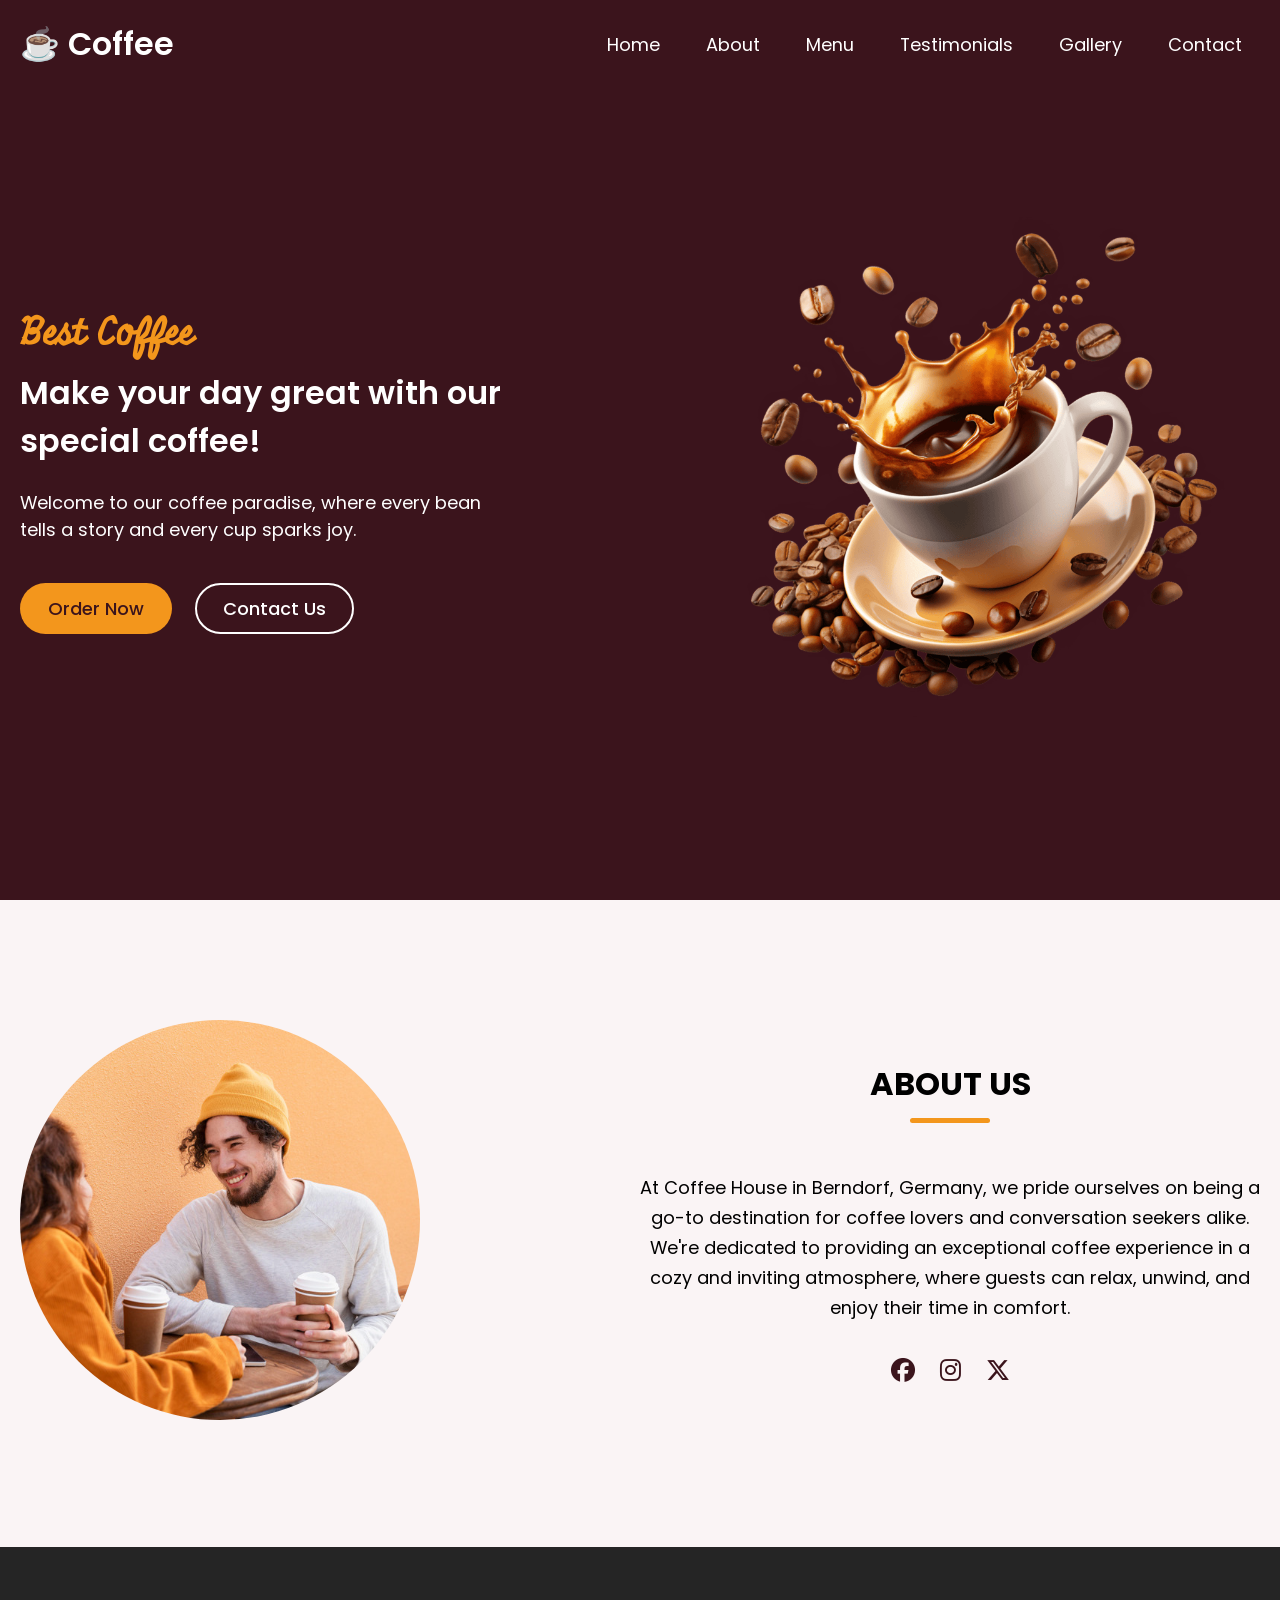
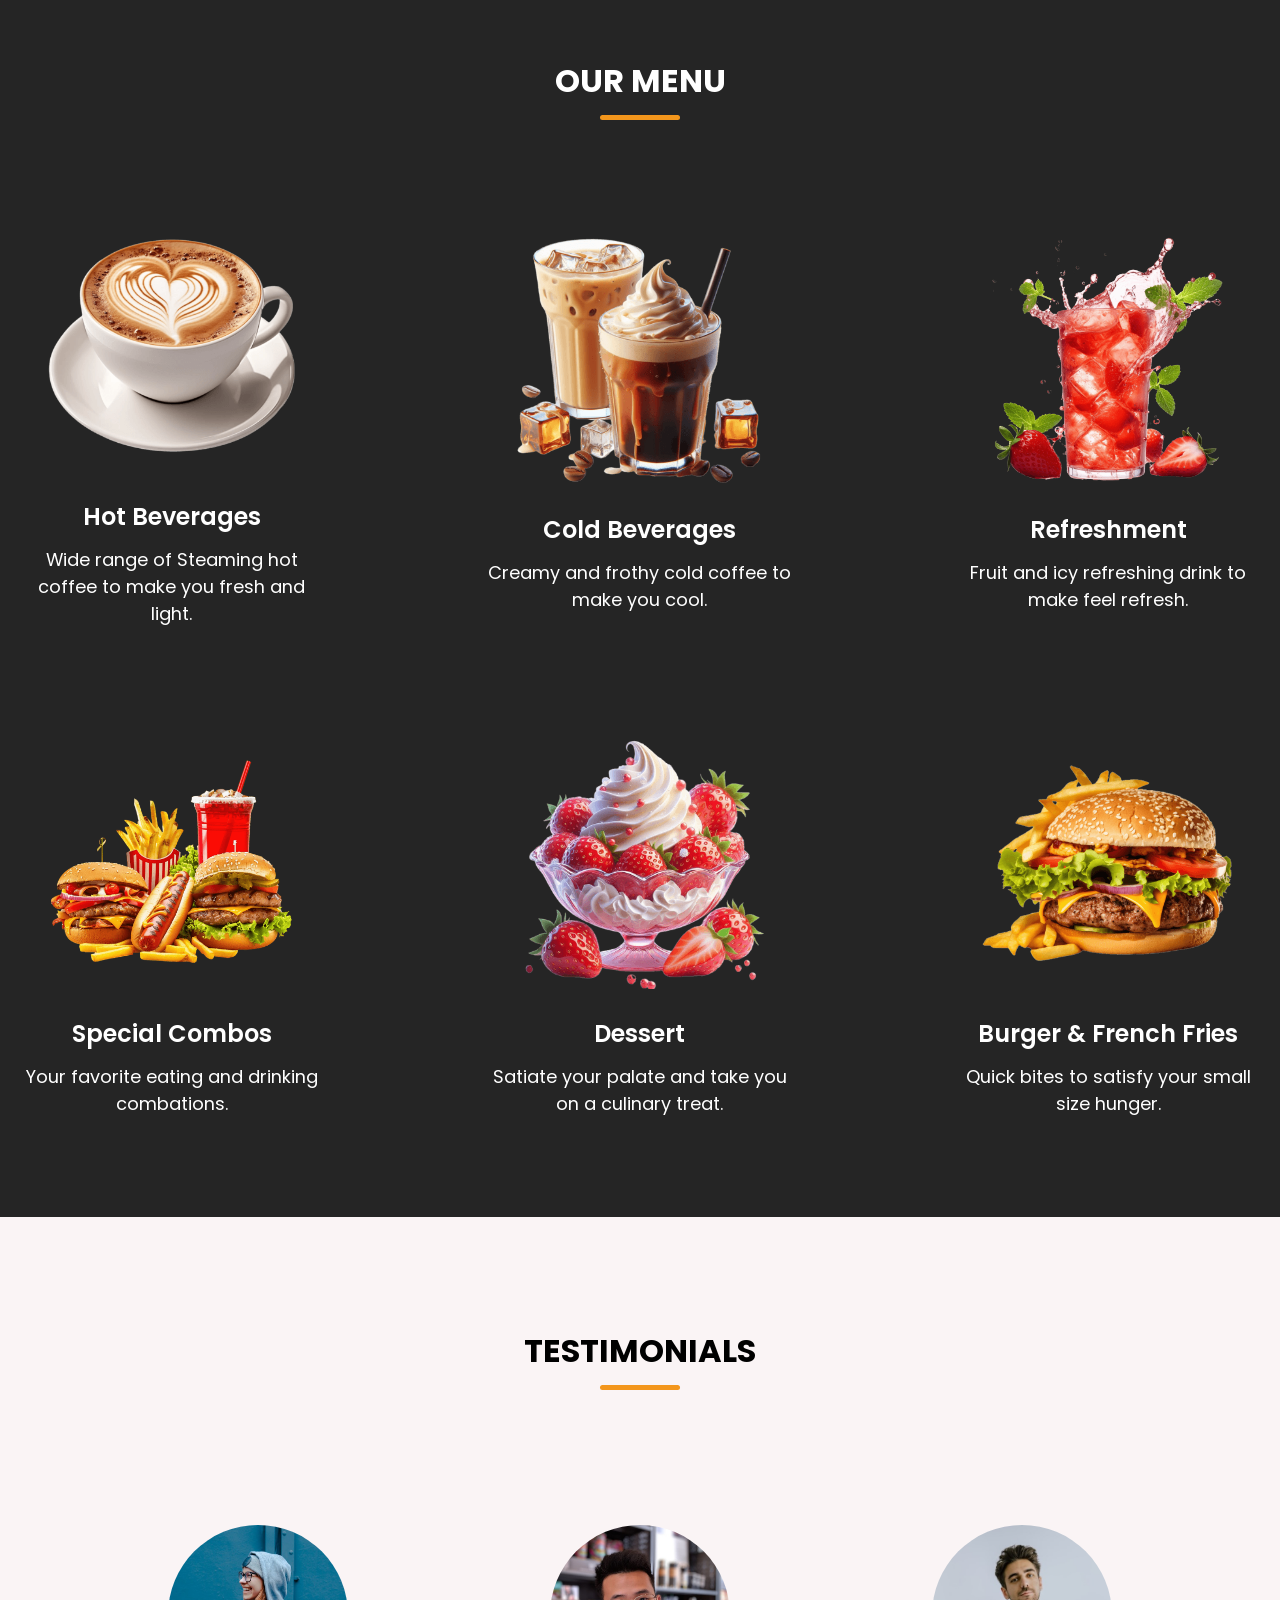
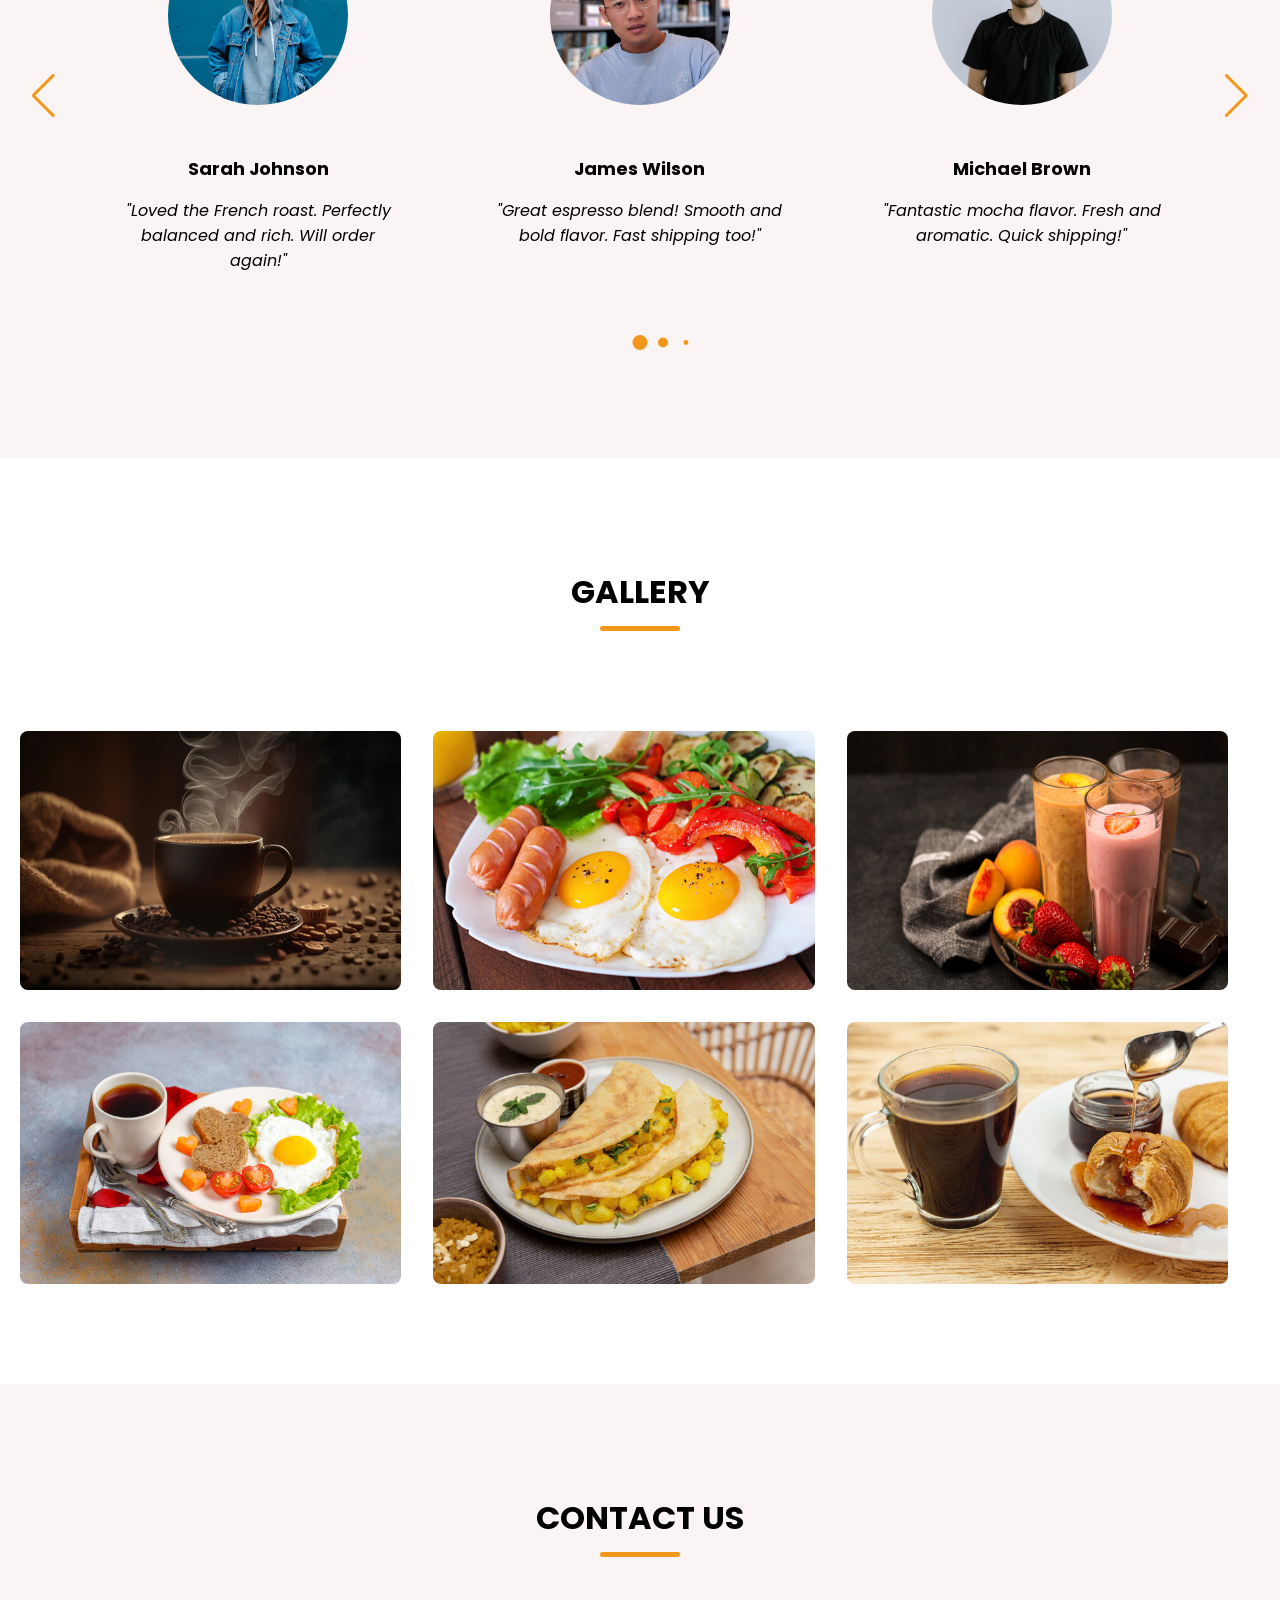
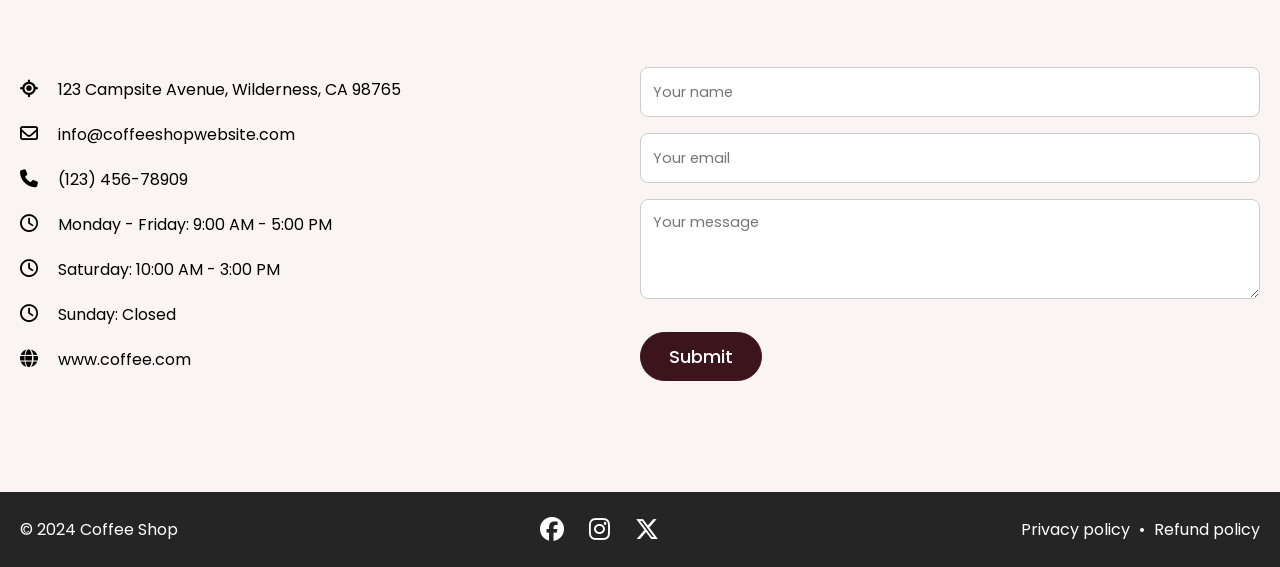
==== index.html @ 6a05543c "fix" ====
<!DOCTYPE html>
<html lang="en">
  <head>
    <meta charset="UTF-8" />
    <meta name="viewport" content="width=device-width, initial-scale=1.0" />
    <title>Coffee Website</title>
      <link rel="icon" type="image/png" href="coffee-imgs/coffee-hero-section.png" />
    <link rel="stylesheet" href="https://cdnjs.cloudflare.com/ajax/libs/font-awesome/6.6.0/css/all.min.css" />
    <link rel="stylesheet" href="https://cdn.jsdelivr.net/npm/swiper@11/swiper-bundle.min.css" />
    <link rel="stylesheet" href="coffee.css" />
  </head>
  <body>
    <!-- Header / Navbar -->
    <header>
      <nav class="navbar">
        <a href="#" class="nav-logo">
          <h2 class="logo-text">☕ Coffee</h2>
        </a>
        <ul class="nav-menu">
          <button id="menu-close-button" class="fas fa-times"></button>
          <li class="nav-item">
            <a href="#" class="nav-link">Home</a>
          </li>
          <li class="nav-item">
            <a href="#about" class="nav-link">About</a>
          </li>
          <li class="nav-item">
            <a href="#menu" class="nav-link">Menu</a>
          </li>
          <li class="nav-item">
            <a href="#testimonials" class="nav-link">Testimonials</a>
          </li>
          <li class="nav-item">
            <a href="#gallery" class="nav-link">Gallery</a>
          </li>
          <li class="nav-item">
            <a href="#contact" class="nav-link">Contact</a>
          </li>
        </ul>
        <button id="menu-open-button" class="fas fa-bars"></button>
      </nav>
    </header>
    <main>
      <!-- Hero section -->
      <section class="hero-section">
        <div class="section-content">
          <div class="hero-details">
            <h2 class="title">Best Coffee</h2>
            <h3 class="subtitle">Make your day great with our special coffee!</h3>
            <p class="description">Welcome to our coffee paradise, where every bean tells a story and every cup sparks joy.</p>
            <div class="buttons">
              <a href="#" class="button order-now">Order Now</a>
              <a href="#contact" class="button contact-us">Contact Us</a>
            </div>
          </div>
          <div class="hero-image-wrapper">
            <img src="coffee-imgs/coffee-hero-section.png" alt="Coffee" class="hero-image" />
          </div>
        </div>
      </section>
      <!-- About section -->
      <section class="about-section" id="about">
        <div class="section-content">
          <div class="about-image-wrapper">
            <img src="coffee-imgs/about-image.jpg" alt="About" class="about-image" />
          </div>
          <div class="about-details">
            <h2 class="section-title">About Us</h2>
            <p class="text">At Coffee House in Berndorf, Germany, we pride ourselves on being a go-to destination for coffee lovers and conversation seekers alike. We're dedicated to providing an exceptional coffee experience in a cozy and inviting atmosphere, where guests can relax, unwind, and enjoy their time in comfort.</p>
            <div class="social-link-list">
              <a href="#" class="social-link"><i class="fa-brands fa-facebook"></i></a>
              <a href="#" class="social-link"><i class="fa-brands fa-instagram"></i></a>
              <a href="#" class="social-link"><i class="fa-brands fa-x-twitter"></i></a>
            </div>
          </div>
        </div>
      </section>
      <!-- Menu section -->
      <section class="menu-section" id="menu">
        <h2 class="section-title">Our Menu</h2>
        <div class="section-content">
          <ul class="menu-list">
            <li class="menu-item">
              <img src="coffee-imgs/hot-beverages.png" alt="Hot Beverages" class="menu-image" />
              <div class="menu-details">
                <h3 class="name">Hot Beverages</h3>
                <p class="text">Wide range of Steaming hot coffee to make you fresh and light.</p>
              </div>
            </li>
            <li class="menu-item">
              <img src="coffee-imgs/cold-beverages.png" alt="Cold Beverages" class="menu-image" />
              <div class="menu-details">
                <h3 class="name">Cold Beverages</h3>
                <p class="text">Creamy and frothy cold coffee to make you cool.</p>
              </div>
            </li>
            <li class="menu-item">
              <img src="coffee-imgs/refreshment.png" alt="Refreshment" class="menu-image" />
              <div class="menu-details">
                <h3 class="name">Refreshment</h3>
                <p class="text">Fruit and icy refreshing drink to make feel refresh.</p>
              </div>
            </li>
            <li class="menu-item">
              <img src="coffee-imgs/special-combo.png" alt="Special Combos" class="menu-image" />
              <div class="menu-details">
                <h3 class="name">Special Combos</h3>
                <p class="text">Your favorite eating and drinking combations.</p>
              </div>
            </li>
            <li class="menu-item">
              <img src="coffee-imgs/desserts.png" alt="Dessert" class="menu-image" />
              <div class="menu-details">
                <h3 class="name">Dessert</h3>
                <p class="text">Satiate your palate and take you on a culinary treat.</p>
              </div>
            </li>
            <li class="menu-item">
              <img src="coffee-imgs/burger-frenchfries.png" alt="burger & French Fries" class="menu-image" />
              <div class="menu-details">
                <h3 class="name">Burger & French Fries</h3>
                <p class="text">Quick bites to satisfy your small size hunger.</p>
              </div>
            </li>
          </ul>
        </div>
      </section>
      <!-- Testimonials section -->
      <section class="testimonials-section" id="testimonials">
        <h2 class="section-title">Testimonials</h2>
        <div class="section-content">
          <div class="slider-container swiper">
            <div class="slider-wrapper">
              <ul class="testimonials-list swiper-wrapper">
                <li class="testimonial swiper-slide">
                  <img src="coffee-imgs/user-1.jpg" alt="User" class="user-image" />
                  <h3 class="name">Sarah Johnson</h3>
                  <i class="feedback">"Loved the French roast. Perfectly balanced and rich. Will order again!"</i>
                </li>
                <li class="testimonial swiper-slide">
                  <img src="coffee-imgs/user-2.jpg" alt="User" class="user-image" />
                  <h3 class="name">James Wilson</h3>
                  <i class="feedback">"Great espresso blend! Smooth and bold flavor. Fast shipping too!"</i>
                </li>
                <li class="testimonial swiper-slide">
                  <img src="coffee-imgs/user-3.jpg" alt="User" class="user-image" />
                  <h3 class="name">Michael Brown</h3>
                  <i class="feedback">"Fantastic mocha flavor. Fresh and aromatic. Quick shipping!"</i>
                </li>
                <li class="testimonial swiper-slide">
                  <img src="coffee-imgs/user-4.jpg" alt="User" class="user-image" />
                  <h3 class="name">Emily Harris</h3>
                  <i class="feedback">"Excellent quality! Fresh beans and quick delivery. Highly recommend."</i>
                </li>
                <li class="testimonial swiper-slide">
                  <img src="coffee-imgs/user-5.jpg" alt="User" class="user-image" />
                  <h3 class="name">Anthony Thompson</h3>
                  <i class="feedback">"Best decaf I've tried! Smooth and flavorful. Arrived promptly."</i>
                </li>
              </ul>
              <div class="swiper-pagination"></div>
              <div class="swiper-slide-button swiper-button-prev"></div>
              <div class="swiper-slide-button swiper-button-next"></div>
            </div>
          </div>
        </div>
      </section>
      <!-- Gallery section -->
      <section class="gallery-section" id="gallery">
        <h2 class="section-title">Gallery</h2>
        <div class="section-content">
          <ul class="gallery-list">
            <li class="gallery-item">
              <img src="coffee-imgs/gallery-1.jpg" alt="Gallery Image" class="gallery-image" />
            </li>
            <li class="gallery-item">
              <img src="coffee-imgs/gallery-2.jpg" alt="Gallery Image" class="gallery-image" />
            </li>
            <li class="gallery-item">
              <img src="coffee-imgs/gallery-3.jpg" alt="Gallery Image" class="gallery-image" />
            </li>
            <li class="gallery-item">
              <img src="coffee-imgs/gallery-4.jpg" alt="Gallery Image" class="gallery-image" />
            </li>
            <li class="gallery-item">
              <img src="coffee-imgs/gallery-5.jpg" alt="Gallery Image" class="gallery-image" />
            </li>
            <li class="gallery-item">
              <img src="coffee-imgs/gallery-6.jpg" alt="Gallery Image" class="gallery-image" />
            </li>
          </ul>
        </div>
      </section>
      <!-- Contact section -->
      <section class="contact-section" id="contact">
        <h2 class="section-title">Contact Us</h2>
        <div class="section-content">
          <ul class="contact-info-list">
            <li class="contact-info">
              <i class="fa-solid fa-location-crosshairs"></i>
              <p>123 Campsite Avenue, Wilderness, CA 98765</p>
            </li>
            <li class="contact-info">
              <i class="fa-regular fa-envelope"></i>
              <p>info@coffeeshopwebsite.com</p>
            </li>
            <li class="contact-info">
              <i class="fa-solid fa-phone"></i>
              <p>(123) 456-78909</p>
            </li>
            <li class="contact-info">
              <i class="fa-regular fa-clock"></i>
              <p>Monday - Friday: 9:00 AM - 5:00 PM</p>
            </li>
            <li class="contact-info">
              <i class="fa-regular fa-clock"></i>
              <p>Saturday: 10:00 AM - 3:00 PM</p>
            </li>
            <li class="contact-info">
              <i class="fa-regular fa-clock"></i>
              <p>Sunday: Closed</p>
            </li>
            <li class="contact-info">
              <i class="fa-solid fa-globe"></i>
              <p>www.coffee.com</p>
            </li>
          </ul>
          <form action="#" class="contact-form">
            <input type="text" placeholder="Your name" class="form-input" required />
            <input type="email" placeholder="Your email" class="form-input" required />
            <textarea placeholder="Your message" class="form-input" required></textarea>
            <button type="submit" class="button submit-button">Submit</button>
          </form>
        </div>
      </section>
      <!-- Footer section -->
      <footer class="footer-section">
        <div class="section-content">
          <p class="copyright-text">© 2024 Coffee Shop</p>
          <div class="social-link-list">
            <a href="#" class="social-link"><i class="fa-brands fa-facebook"></i></a>
            <a href="#" class="social-link"><i class="fa-brands fa-instagram"></i></a>
            <a href="#" class="social-link"><i class="fa-brands fa-x-twitter"></i></a>
          </div>
          <p class="policy-text">
            <a href="#" class="policy-link">Privacy policy</a>
            <span class="separator">•</span>
            <a href="#" class="policy-link">Refund policy</a>
          </p>
        </div>
      </footer>
    </main>
    <!-- Linking Swiper script -->
    <script src="https://cdn.jsdelivr.net/npm/swiper@11/swiper-bundle.min.js"></script>
    <!-- Linking custom script -->
    <script src="coffee.js"></script>
  </body>
</html>
---- coffee.css ----
/* Google Fonts Link */
@import url('https://fonts.googleapis.com/css2?family=Miniver&family=Poppins:ital,wght@0,400;0,500;0,600;0,700;1,400&display=swap');
* {
  padding: 0;
  margin: 0;
  box-sizing: border-box;
  font-family: "Poppins", sans-serif;
}
:root {
  /* Colors */
  --white-color: #fff;
  --dark-color: #252525;
  --primary-color: #3b141c;
  --secondary-color: #f3961c;
  --light-pink-color: #faf4f5;
  --medium-gray-color: #ccc;
  /* Font size */
  --font-size-s: 0.9rem;
  --font-size-n: 1rem;
  --font-size-m: 1.12rem;
  --font-size-l: 1.5rem;
  --font-size-xl: 2rem;
  --font-size-xxl: 2.3rem;
  /* Font weight */
  --font-weight-normal: 400;
  --font-weight-medium: 500;
  --font-weight-semibold: 600;
  --font-weight-bold: 700;
  /* Border radius */
  --border-radius-s: 8px;
  --border-radius-m: 30px;
  --border-radius-circle: 50%;
  /* Site max width */
  --site-max-width: 1300px;
}
html {
  scroll-behavior: smooth;
}
/* Stylings for whole site */
ul {
  list-style: none;
}
a {
  text-decoration: none;
}
button {
  cursor: pointer;
  background: none;
  border: none;
}
img {
  width: 100%;
}
:where(section, footer) .section-content {
  margin: 0 auto;
  padding: 0 20px;
  max-width: var(--site-max-width);
}
section .section-title {
  text-align: center;
  padding: 60px 0 100px;
  text-transform: uppercase;
  font-size: var(--font-size-xl);
}
section .section-title::after {
  content: "";
  width: 80px;
  height: 5px;
  display: block;
  margin: 10px auto 0;
  background: var(--secondary-color);
  border-radius: var(--border-radius-s);
}
/* Navbar styling */
header {
  z-index: 5;
  width: 100%;
  position: fixed;
  background: var(--primary-color);
}
header .navbar {
  display: flex;
  padding: 20px;
  align-items: center;
  margin: 0 auto;
  justify-content: space-between;
  max-width: var(--site-max-width);
}
.navbar .nav-logo .logo-text {
  color: var(--white-color);
  font-size: var(--font-size-xl);
  font-weight: var(--font-weight-semibold);
}
.navbar .nav-menu {
  gap: 10px;
  display: flex;
}
.navbar .nav-menu .nav-link {
  padding: 10px 18px;
  color: var(--white-color);
  font-size: var(--font-size-m);
  border-radius: var(--border-radius-m);
  transition: 0.3s ease;
}
.navbar .nav-menu .nav-link:hover {
  color: var(--primary-color);
  background: var(--secondary-color);
}
.navbar :where(#menu-open-button, #menu-close-button) {
  display: none;
}
/* Hero section styling */
.hero-section {
  min-height: 100vh;
  background: var(--primary-color);
}
.hero-section .section-content {
  display: flex;
  padding-top: 40px;
  align-items: center;
  min-height: 100vh;
  justify-content: space-between;
}
.hero-section .hero-details {
  color: var(--white-color);
}
.hero-section .hero-details .title {
  font-size: var(--font-size-xxl);
  color: var(--secondary-color);
  font-family: "Miniver", sans-serif;
}
.hero-section .hero-details .subtitle {
  margin-top: 8px;
  max-width: 70%;
  font-size: var(--font-size-xl);
  font-weight: var(--font-weight-semibold);
}
.hero-section .hero-details .description {
  max-width: 70%;
  margin: 24px 0 40px;
  font-size: var(--font-size-m);
}
.hero-section .hero-details .buttons {
  display: flex;
  gap: 23px;
}
.hero-section .hero-details .button {
  padding: 10px 26px;
  display: block;
  border: 2px solid transparent;
  border-radius: var(--border-radius-m);
  background: var(--secondary-color);
  color: var(--primary-color);
  font-size: var(--font-size-m);
  font-weight: var(--font-weight-medium);
  transition: 0.3s ease;
}
.hero-section .hero-details .button:hover,
.hero-section .hero-details .button.contact-us {
  color: var(--white-color);
  border-color: var(--white-color);
  background: transparent;
}
.hero-section .hero-details .button.contact-us:hover {
  color: var(--primary-color);
  background: var(--secondary-color);
  border-color: var(--secondary-color);
}
.hero-section .hero-image-wrapper {
  max-width: 500px;
  margin-right: 30px;
}
/* About section styling */
.about-section {
  padding: 120px 0;
  background: var(--light-pink-color);
}
.about-section .section-content {
  display: flex;
  gap: 50px;
  align-items: center;
  justify-content: space-between;
}
.about-section .about-image-wrapper .about-image {
  height: 400px;
  width: 400px;
  object-fit: cover;
  border-radius: var(--border-radius-circle);
}
.about-section .about-details {
  max-width: 50%;
}
.about-section .about-details .section-title {
  padding: 0;
}
.about-section .about-details .text {
  line-height: 30px;
  margin: 50px 0 30px;
  text-align: center;
  font-size: var(--font-size-m);
}
.about-section .social-link-list {
  display: flex;
  gap: 25px;
  justify-content: center;
}
.about-section .social-link-list .social-link {
  color: var(--primary-color);
  font-size: var(--font-size-l);
  transition: 0.2s ease;
}
.about-section .social-link-list .social-link:hover {
  color: var(--secondary-color);
}
/* Menu section styling */
.menu-section {
  color: var(--white-color);
  background: var(--dark-color);
  padding: 50px 0 100px;
}
.menu-section .menu-list {
  display: flex;
  gap: 110px;
  flex-wrap: wrap;
  align-items: center;
  justify-content: space-between;
}
.menu-section .menu-list .menu-item {
  display: flex;
  text-align: center;
  flex-direction: column;
  align-items: center;
  justify-content: space-between;
  width: calc(100% / 3 - 110px);
}
.menu-section .menu-list .menu-item .menu-image {
  width: 83%;
  aspect-ratio: 1;
  margin-bottom: 15px;
  object-fit: contain;
}
.menu-section .menu-list .menu-item .name {
  margin: 12px 0;
  font-size: var(--font-size-l);
  font-weight: var(--font-weight-semibold);
}
.menu-section .menu-list .menu-item .text {
  font-size: var(--font-size-m);
}
/* Testimonials section styling */
.testimonials-section {
  padding: 50px 0 100px;
  background: var(--light-pink-color);
}
.testimonials-section .slider-wrapper {
  overflow: hidden;
  margin: 0 60px 50px;
}
.testimonials-section .testimonial {
  user-select: none;
  padding: 35px;
  display: flex;
  flex-direction: column;
  justify-content: center;
  align-items: center;
  text-align: center;
}
.testimonials-section .testimonial .user-image {
  width: 180px;
  height: 180px;
  margin-bottom: 50px;
  object-fit: cover;
  border-radius: var(--border-radius-circle);
}
.testimonials-section .testimonial .name {
  margin-bottom: 16px;
  font-size: var(--font-size-m);
}
.testimonials-section .testimonial .feedback {
  line-height: 25px;
}
.testimonials-section .swiper-pagination-bullet {
  width: 15px;
  height: 15px;
  opacity: 1;
  background: var(--secondary-color);
}
.testimonials-section .swiper-slide-button {
  color: var(--secondary-color);
  margin-top: -50px;
  transition: 0.3s ease;
}
.testimonials-section .swiper-slide-button:hover {
  color: var(--primary-color);
}
/* Gallery section styling */
.gallery-section {
  padding: 50px 0 100px;
}
.gallery-section .gallery-list {
  display: flex;
  gap: 32px;
  flex-wrap: wrap;
}
.gallery-section .gallery-list .gallery-item {
  overflow: hidden;
  border-radius: var(--border-radius-s);
  width: calc(100% / 3 - 32px);
}
.gallery-section .gallery-item .gallery-image {
  width: 100%;
  height: 100%;
  cursor: zoom-in;
  transition: 0.3s ease;
}
.gallery-section .gallery-item:hover .gallery-image {
  transform: scale(1.3);
}
/* Contact section styling */
.contact-section {
  padding: 50px 0 100px;
  background: var(--light-pink-color);
}
.contact-section .section-content {
  display: flex;
  gap: 48px;
  align-items: center;
  justify-content: space-between;
}
.contact-section .contact-info-list .contact-info {
  display: flex;
  gap: 20px;
  margin: 20px 0;
  align-items: center;
}
.contact-section .contact-info-list .contact-info i {
  font-size: var(--font-size-m);
}
.contact-section .contact-form .form-input {
  width: 100%;
  height: 50px;
  padding: 0 12px;
  outline: none;
  margin-bottom: 16px;
  font-size: var(--font-size-s);
  border-radius: var(--border-radius-s);
  border: 1px solid var(--medium-gray-color);
}
.contact-section .contact-form {
  max-width: 50%;
}
.contact-section .contact-form textarea.form-input {
  height: 100px;
  padding: 12px;
  resize: vertical;
}
.contact-section .contact-form .form-input:focus {
  border-color: var(--secondary-color);
}
.contact-section .contact-form .submit-button {
  padding: 10px 28px;
  outline: none;
  margin-top: 10px;
  border: 1px solid var(--primary-color);
  border-radius: var(--border-radius-m);
  background: var(--primary-color);
  color: var(--white-color);
  font-size: var(--font-size-m);
  font-weight: var(--font-weight-medium);
  transition: 0.3s ease;
}
.contact-section .contact-form .submit-button:hover {
  color: var(--primary-color);
  background: transparent;
}
/* Footer section styling */
.footer-section {
  padding: 20px 0;
  background: var(--dark-color);
}
.footer-section .section-content {
  display: flex;
  align-items: center;
  justify-content: space-between;
}
.footer-section :where(.copyright-text, .social-link, .policy-link) {
  color: var(--white-color);
  transition: 0.2s ease;
}
.footer-section .social-link-list {
  display: flex;
  gap: 25px;
}
.footer-section .social-link-list .social-link {
  font-size: var(--font-size-l);
}
.footer-section .social-link-list .social-link:hover,
.footer-section .policy-text .policy-link:hover {
  color: var(--secondary-color);
}
.footer-section .policy-text .separator {
  color: #fff;
  margin: 0 5px;
}
/* Responsive media query code for max width 1024px */
@media screen and (max-width: 1024px) {
  .menu-section .menu-list {
    gap: 60px;
  }
  .menu-section .menu-list .menu-item {
    width: calc(100% / 3 - 60px);
  }
}
/* Responsive media query code for max width 900px */
@media screen and (max-width: 900px) {
  :root {
    --font-size-m: 1rem;
    --font-size-l: 1.3rem;
    --font-size-xl: 1.5rem;
    --font-size-xxl: 1.8rem;
  }
  body.show-mobile-menu {
    overflow: hidden;
  }
  body.show-mobile-menu header::before {
    content: "";
    content: '';
    position: fixed;
    top: 0;
    left: 0;
    height: 100%;
    width: 100%;
    backdrop-filter: blur(5px);
    background: rgba(0, 0, 0, 0.2);
  }
  .navbar :is(#menu-open-button, #menu-close-button) {
    font-size: var(--font-size-l);
    display: block;
  }
  .navbar :is(#menu-open-button, #menu-close-button):hover {
    color: var(--secondary-color) !important;
  }
  .navbar #menu-open-button {
    color: #fff;
  }
  .navbar .nav-menu #menu-close-button {
    position: absolute;
    right: 30px;
    top: 30px;
  }
  .navbar .nav-menu {
    display: block;
    background: #fff;
    position: fixed;
    top: 0;
    left: -300px;
    height: 100%;
    width: 300px;
    display: flex;
    align-items: center;
    flex-direction: column;
    padding-top: 100px;
    transition: left 0.2s ease;
  }
  body.show-mobile-menu .nav-menu {
    left: 0;
  }
  .navbar .nav-menu .nav-link {
    display: block;
    margin-top: 17px;
    padding: 10px 22px;
    color: var(--dark-color);
    font-size: var(--font-size-l);
  }
  .hero-section .section-content {
    text-align: center;
    gap: 50px;
    padding: 30px 20px 20px;
    justify-content: center;
    flex-direction: column-reverse;
  }
  .hero-section .hero-details :is(.subtitle, .description),
  .about-section .about-details,
  .contact-section .contact-form {
    max-width: 100%;
  }
  .hero-section .hero-details .buttons {
    justify-content: center;
  }
  .hero-section .hero-image-wrapper {
    max-width: 270px;
    margin-right: 0;
  }
  .about-section .section-content {
    gap: 70px;
    flex-direction: column-reverse;
  }
  .about-section .about-image-wrapper .about-image {
    width: 100%;
    height: 100%;
    aspect-ratio: 1;
    max-width: 250px;
  }
  .menu-section .menu-list {
    gap: 30px;
  }
  .menu-section .menu-list .menu-item {
    width: calc(100% / 2 - 30px);
  }
  .menu-section .menu-list .menu-item .menu-image {
    max-width: 200px;
  }
  .gallery-section .gallery-list {
    gap: 30px;
  }
  .gallery-section .gallery-list .gallery-item {
    width: calc(100% / 2 - 30px);
  }
  .contact-section .section-content {
    align-items: center;
    flex-direction: column-reverse;
  }
}
/* Responsive media query code for max width 640px */
@media screen and (max-width: 640px) {
  .menu-section .menu-list .menu-item,
  .gallery-section .gallery-list .gallery-item {
    width: 100%;
  }
  .menu-section .menu-list {
    gap: 60px;
  }
  .testimonials-section .slider-wrapper {
    margin: 0 0 30px;
  }
  .testimonials-section .swiper-slide-button {
    display: none;
  }
  .footer-section .section-content {
    flex-direction: column;
    gap: 20px;
  }
}
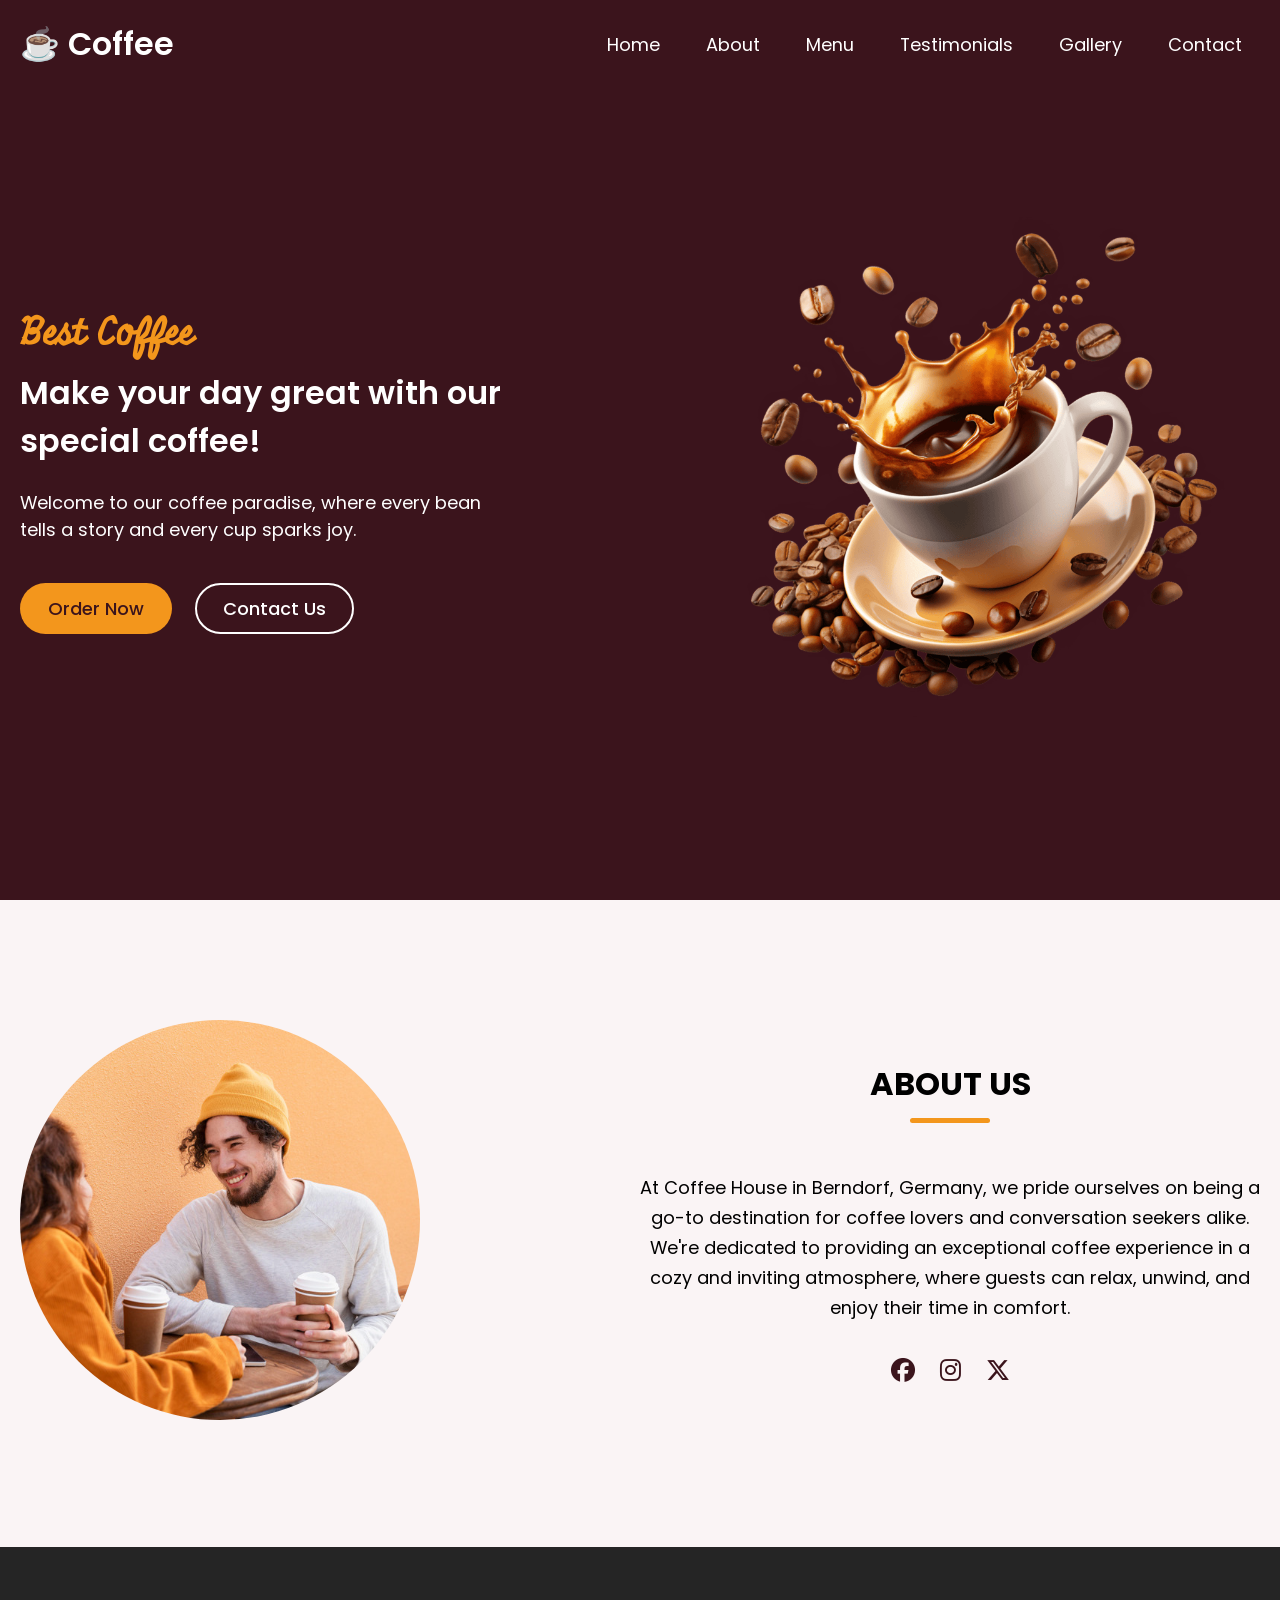
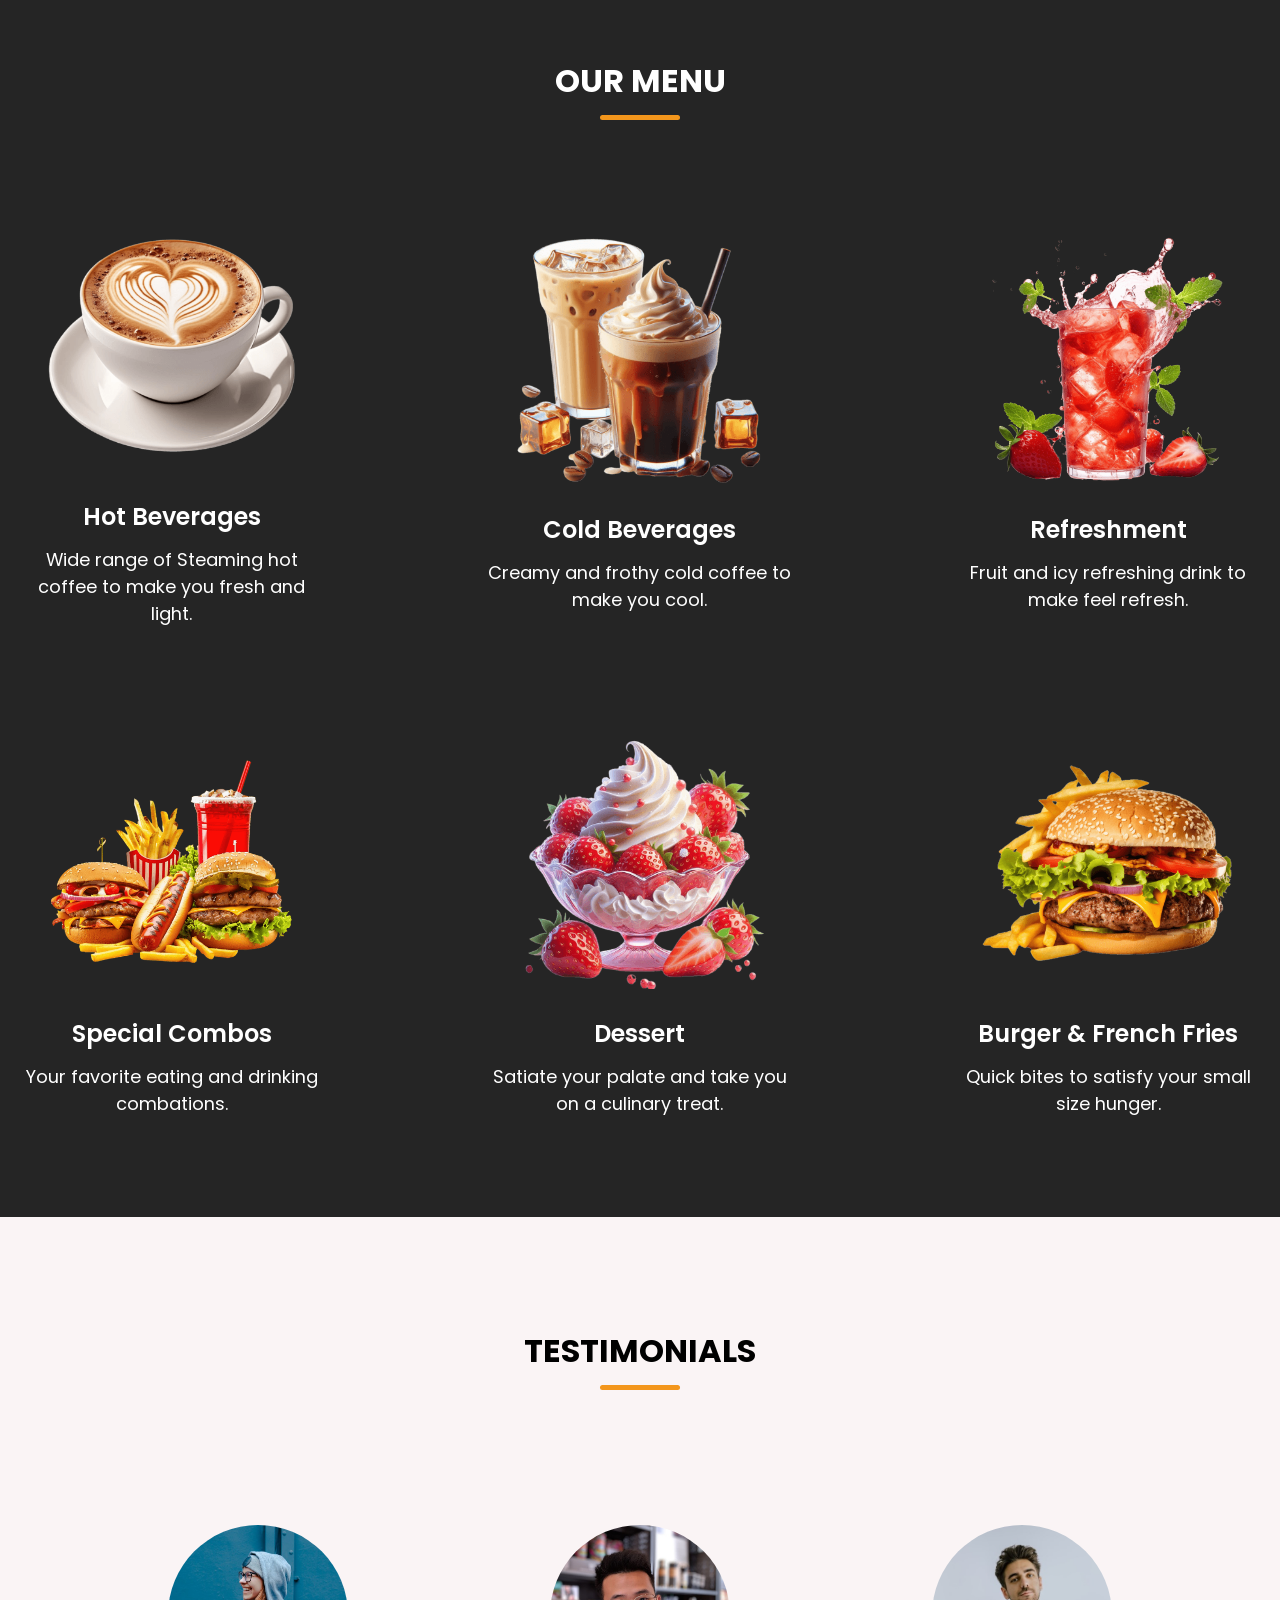
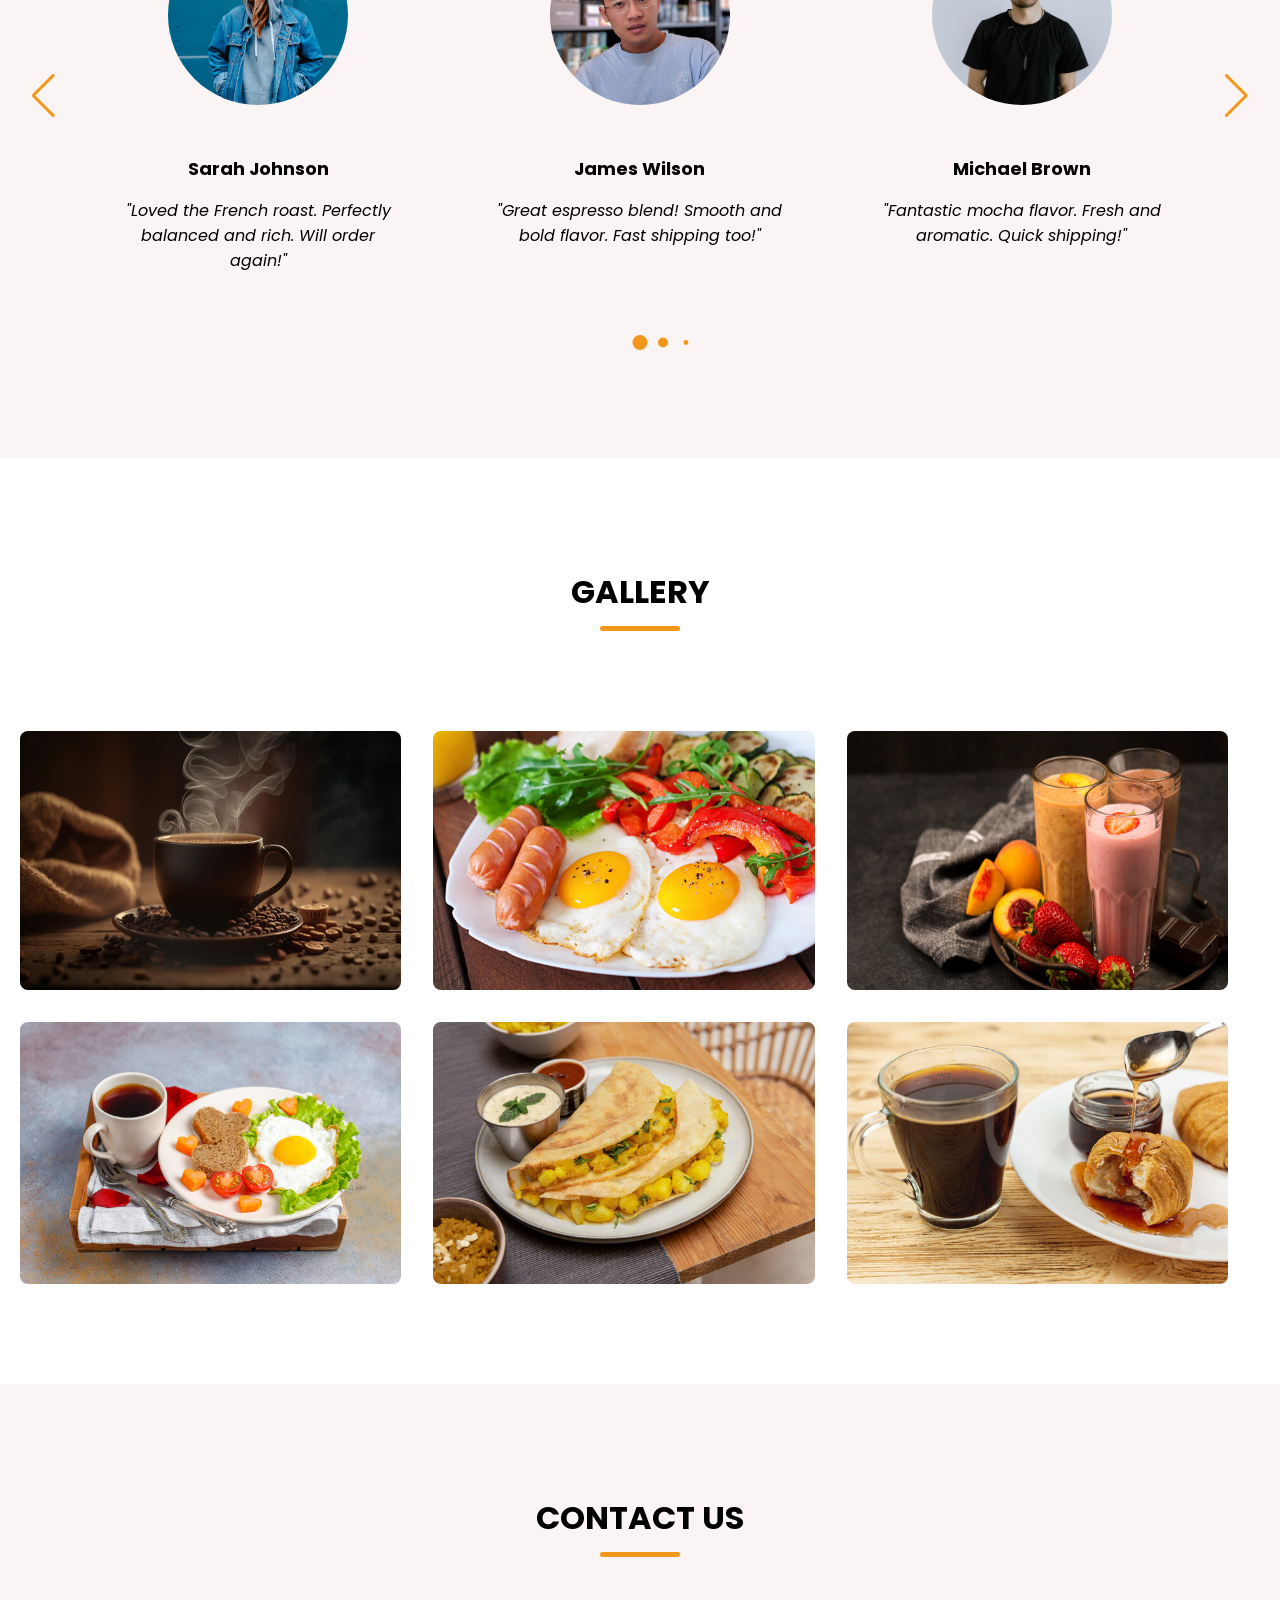
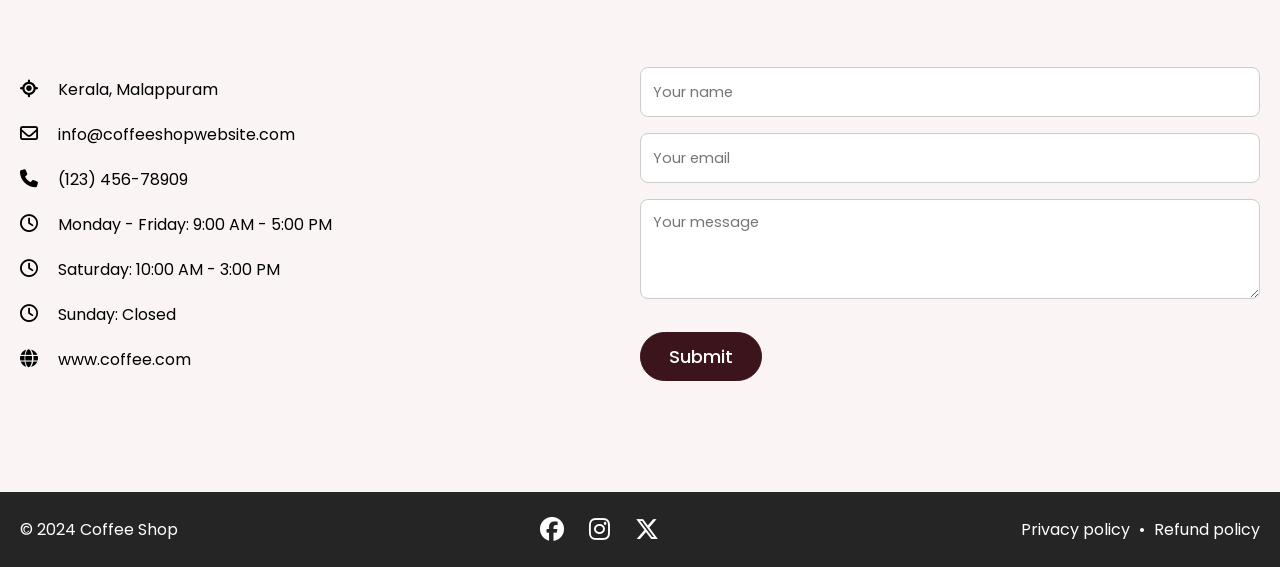
==== commit 48f83a4e: "footer fixed" ====
--- a/index.html
+++ b/index.html
@@ -198,7 +198,7 @@
           <ul class="contact-info-list">
             <li class="contact-info">
               <i class="fa-solid fa-location-crosshairs"></i>
-              <p>123 Campsite Avenue, Wilderness, CA 98765</p>
+              <p> Kerala, Malappuram</p>
             </li>
             <li class="contact-info">
               <i class="fa-regular fa-envelope"></i>
